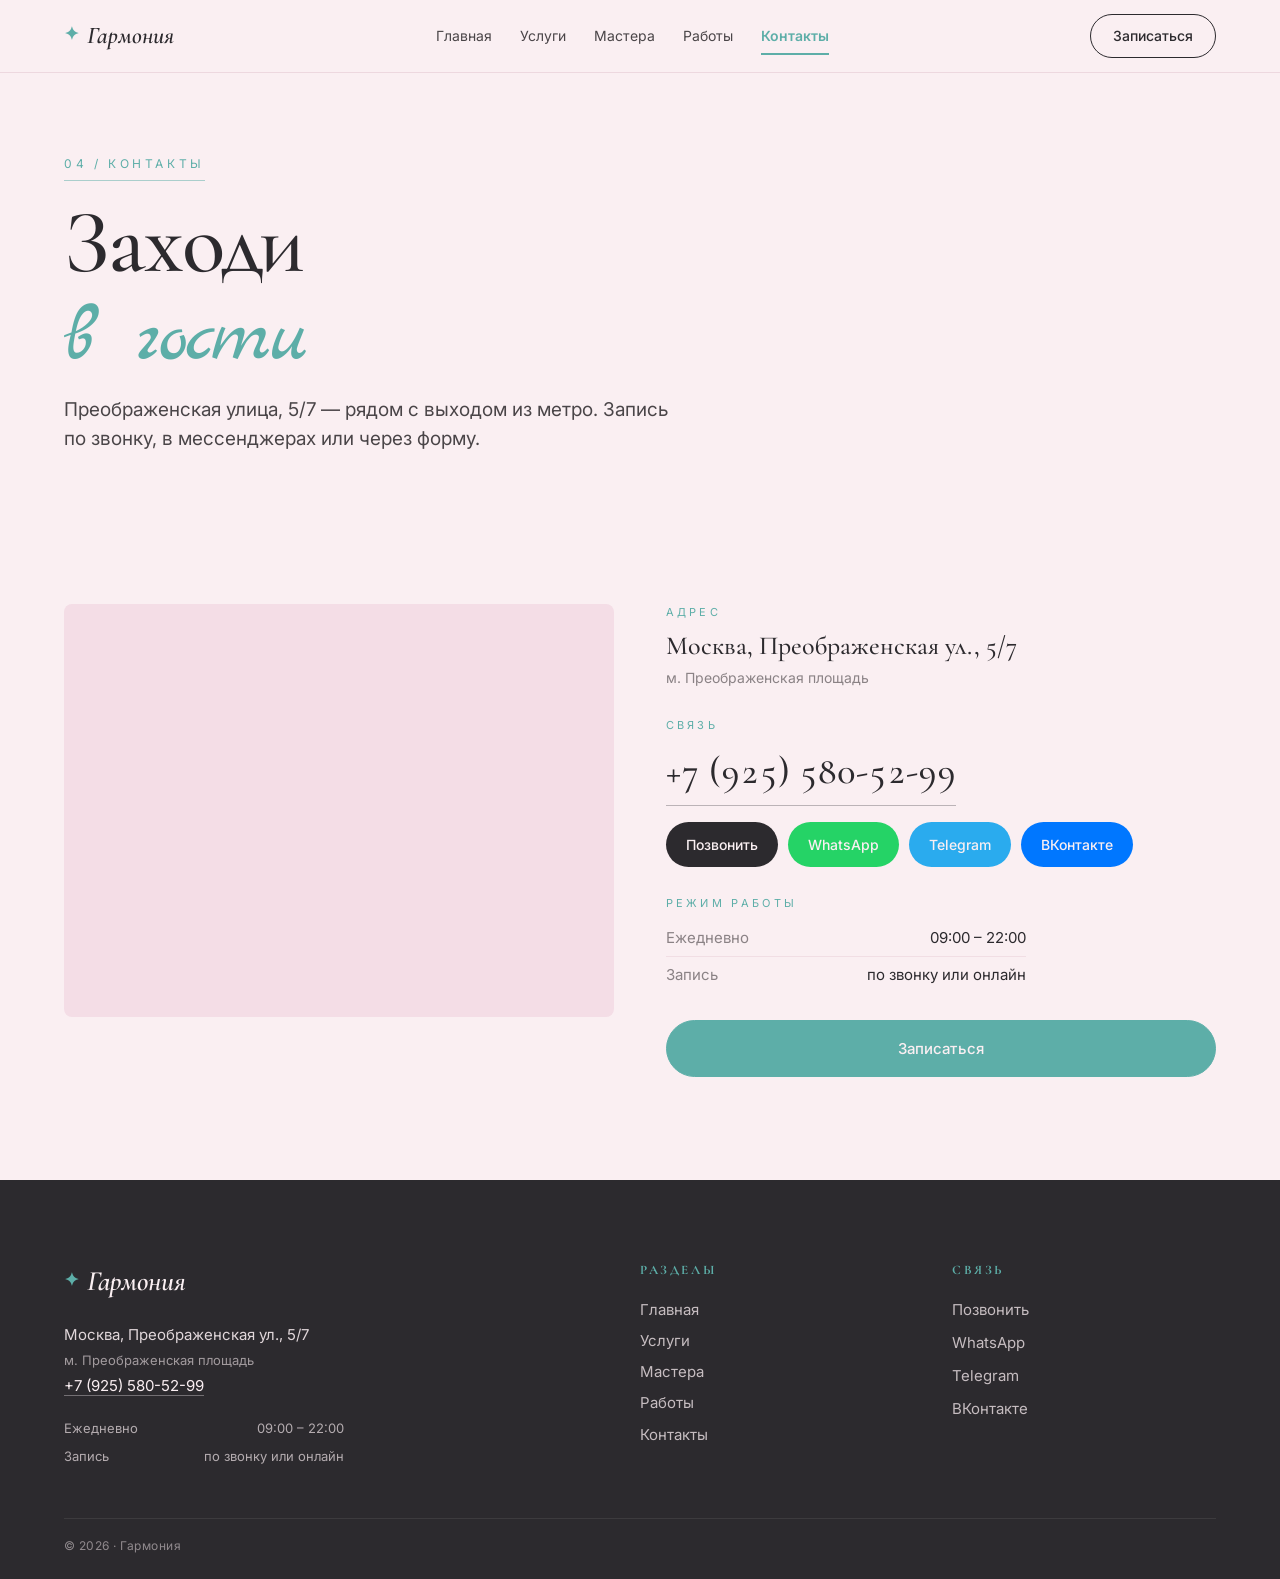
==== contacts.html @ d14ef210 "v2.8: фикс iOS-шапки (solid bg, без backdrop-filter) + карточки светлее - .site-header: солидный pap" ====
<!DOCTYPE html>
<html lang="ru">
<head>
  <meta charset="UTF-8" />
  <meta name="viewport" content="width=device-width, initial-scale=1, viewport-fit=cover" />
  <title>Контакты и как добраться — Гармония</title>
  <meta name="description" content="Адрес, телефон, мессенджеры, режим работы и карта — студия Гармония у м. Преображенская площадь." />
  <meta name="theme-color" content="#FAEFF2" />

  <meta property="og:type" content="website" />
  <meta property="og:title" content="Контакты — Гармония" />
  <meta property="og:description" content="Адрес, телефон, мессенджеры — как с нами связаться." />
  <meta property="og:url" content="https://rumiantsevivan.github.io/harmonia/contacts.html" />

  <link rel="icon" href="data:image/svg+xml,<svg xmlns='http://www.w3.org/2000/svg' viewBox='0 0 100 100'><text y='.9em' font-size='90' x='5' fill='%235DAEA8'>✦</text></svg>" />
  <link rel="preconnect" href="https://fonts.googleapis.com" />
  <link rel="preconnect" href="https://fonts.gstatic.com" crossorigin />
  <link href="https://fonts.googleapis.com/css2?family=Cormorant+Garamond:ital,wght@0,400;0,500;0,600;0,700;1,400;1,500&family=Marck+Script&family=Inter:wght@400;500;600;700&display=swap" rel="stylesheet" />
  <link rel="stylesheet" href="style.css?v=14" />
</head>
<body data-page="contacts">

  <div data-include="header"></div>

  <header class="page-header">
    <div class="page-header__inner">
      <span class="page-header__crumb">04 / Контакты</span>
      <h1 class="page-header__title">Заходи<br /><em>в гости</em></h1>
      <p class="page-header__lede">
        Преображенская улица, 5/7 — рядом с выходом из метро.
        Запись по звонку, в мессенджерах или через форму.
      </p>
    </div>
  </header>

  <section class="home-section home-section--paper">
    <div class="contacts-page">
      <div class="contacts-page__map" id="contactsMap"><!-- iframe --></div>

      <div class="contacts-page__info">
        <div class="contacts-page__block">
          <div class="contacts-page__label">Адрес</div>
          <div class="contacts-page__value" data-bind="address">—</div>
          <div class="contacts-page__sub" data-bind="metro">—</div>
        </div>

        <div class="contacts-page__block">
          <div class="contacts-page__label">Связь</div>
          <a class="contacts-page__phone" data-bind-attr="href:phone_tel">
            <span data-bind="phone">—</span>
          </a>
          <div class="contacts-page__quick" id="contactsQuick" style="margin-top: 16px;"><!-- fill --></div>
        </div>

        <div class="contacts-page__block">
          <div class="contacts-page__label">Режим работы</div>
          <ul class="contacts-page__hours" id="homeHoursList"><!-- fill --></ul>
        </div>

        <div>
          <button class="btn btn--solid btn--block" type="button" data-modal-open="booking">Записаться</button>
        </div>
      </div>
    </div>
  </section>

  <div data-include="footer"></div>
  <div data-include="modal-booking"></div>

  <script src="config.js?v=7"></script>
  <script src="include.js?v=1"></script>
  <script src="page-fills.js?v=5"></script>
  <script src="modal.js?v=3"></script>
  <script src="script.js?v=2"></script>
</body>
</html>
---- style.css ----
/* ============================================================
   ГАРМОНИЯ · Студия красоты — Soft Pink + Teal
   Шрифты: Cormorant Garamond (display, serif) + Marck Script + Inter
   Все настраиваемые значения — в :root и инжектятся из config.js
   ============================================================ */

:root {
  /* Цвета (переопределяются из config.js через JS) */
  --accent: #5DAEA8;
  --accent-dark: #3E8F89;
  --pink: #E68FAA;
  --ink: #2C2A2E;
  --ink-soft: #4A4548;
  --muted: #8A8285;
  --line: #EDD8DF;
  --paper: #FAEFF2;
  --paper-soft: #F4DDE6;
  --paper-dark: #A8607A;
  --paper-dark-soft: #8E4A62;

  /* Типографика — Soft & Feminine */
  --display: "Cormorant Garamond", "Iowan Old Style", "Hoefler Text", "Georgia", "Times New Roman", serif;
  --script: "Marck Script", "Brush Script MT", "Lucida Handwriting", cursive;
  --body: "Inter", -apple-system, BlinkMacSystemFont, "Segoe UI", sans-serif;

  /* Ритм */
  --section-px: clamp(20px, 5vw, 96px);
  --section-py: clamp(64px, 9vw, 140px);
  --max-w: 1320px;
}

* { box-sizing: border-box; }
html { scroll-behavior: smooth; }
body {
  margin: 0;
  font-family: var(--body);
  font-size: 17px;
  line-height: 1.55;
  color: var(--ink);
  /* Тёмный фон под всем сайтом — чтобы iOS safe-area сверху/снизу не была белой */
  background: var(--paper-dark);
  -webkit-font-smoothing: antialiased;
  text-rendering: optimizeLegibility;
}
img { max-width: 100%; display: block; }
a { color: inherit; text-decoration: none; }
button { font: inherit; cursor: pointer; }

/* ===== TOPBAR ===== */
.topbar {
  position: fixed; top: 0; left: 0; right: 0; z-index: 50;
  padding-top: max(14px, env(safe-area-inset-top));
  padding-bottom: 14px;
  padding-left: var(--section-px); padding-right: var(--section-px);
  display: flex; align-items: center; justify-content: space-between;
  /* Прозрачный над hero — фон появляется только при скролле */
  background: transparent;
  border-bottom: 1px solid transparent;
  transition: background .25s, border-color .2s, padding .2s, backdrop-filter .25s;
}
.topbar.is-scrolled {
  background: color-mix(in srgb, var(--paper) 92%, transparent);
  backdrop-filter: blur(12px);
  -webkit-backdrop-filter: blur(12px);
  border-bottom-color: var(--line);
  padding-top: max(10px, env(safe-area-inset-top));
  padding-bottom: 10px;
}
/* Над hero (когда topbar прозрачный) текст белый, чтобы читался на фото */
.topbar:not(.is-scrolled) .topbar__brand,
.topbar:not(.is-scrolled) .topbar__nav a { color: var(--paper); }
.topbar:not(.is-scrolled) .topbar__cta {
  color: var(--paper);
  border-color: color-mix(in srgb, var(--paper) 60%, transparent);
}
.topbar:not(.is-scrolled) .topbar__cta:hover {
  background: var(--paper); color: var(--ink); border-color: var(--paper);
}
.topbar__brand {
  display: inline-flex; align-items: center; gap: 8px;
  font-family: var(--display); font-weight: 600; font-size: 22px;
  letter-spacing: -.01em;
}
.topbar__mark { color: var(--accent); font-size: 18px; transform: translateY(-1px); }
.topbar__nav { display: flex; gap: 28px; font-size: 14px; }
.topbar__nav a {
  position: relative; padding: 6px 0;
  color: var(--ink-soft); transition: color .15s;
}
.topbar__nav a:hover { color: var(--accent); }
.topbar__cta {
  padding: 10px 18px;
  border: 1px solid var(--ink);
  border-radius: 999px;
  font-size: 14px; font-weight: 500;
  transition: background .15s, color .15s;
}
.topbar__cta:hover { background: var(--ink); color: var(--paper); }

@media (max-width: 820px) {
  .topbar { padding: 10px 16px; }
  .topbar__nav { display: none; }
  .topbar__brand { font-size: 18px; }
  .topbar__cta { padding: 8px 14px; font-size: 13px; }
}

/* ===== HERO ===== */
.hero {
  position: relative; min-height: 100vh;
  display: flex; align-items: flex-end;
  padding: 120px var(--section-px) clamp(60px, 8vw, 100px);
  color: var(--paper); overflow: hidden;
}
.hero__media {
  position: absolute; inset: 0;
  background-size: cover; background-position: center;
  transform: scale(1.05);
  animation: heroZoom 18s ease-out forwards;
}
@keyframes heroZoom { to { transform: scale(1); } }
.hero__veil {
  position: absolute; inset: 0;
  background: linear-gradient(
    180deg,
    rgba(15,15,15,.62) 0%,
    rgba(15,15,15,.42) 35%,
    rgba(15,15,15,.95) 100%
  );
}
.hero__inner {
  position: relative;
  max-width: 880px;
  width: 100%;
}
.hero__est {
  display: inline-block;
  font-size: 12px; letter-spacing: .3em; text-transform: uppercase;
  color: var(--accent);
  padding-bottom: 8px;
  border-bottom: 1px solid color-mix(in srgb, var(--accent) 60%, transparent);
  margin-bottom: 24px;
  animation: fadeUp .8s .1s both;
}
.hero__title {
  font-family: var(--display);
  font-weight: 500;
  font-size: clamp(56px, 11vw, 168px);
  line-height: .92;
  letter-spacing: -.035em;
  margin: 0 0 18px;
  animation: fadeUp .9s .25s both;
}
.hero__title-name { font-style: italic; }
.hero__tagline {
  font-family: var(--display);
  font-size: clamp(22px, 2.4vw, 32px);
  font-weight: 400;
  font-style: italic;
  margin: 0 0 28px;
  line-height: 1.25;
  max-width: 660px;
  color: color-mix(in srgb, var(--paper) 90%, transparent);
  animation: fadeUp .9s .4s both;
}
.hero__trust {
  display: flex; flex-wrap: wrap; align-items: center;
  gap: 14px;
  margin: 0 0 28px;
  font-size: 13px;
  letter-spacing: .04em;
  color: color-mix(in srgb, var(--paper) 80%, transparent);
  animation: fadeUp .9s .5s both;
}
.hero__trust:empty { display: none; }
.hero__trust-rating {
  display: inline-flex; align-items: center; gap: 7px;
  color: var(--paper);
}
.hero__trust-star { color: #F5C76E; font-size: 15px; line-height: 1; }
.hero__trust-rating strong {
  font-family: var(--display); font-weight: 500;
  font-size: 16px; letter-spacing: -.01em;
}
.hero__trust-sep {
  color: color-mix(in srgb, var(--accent) 75%, var(--paper));
  font-size: 14px;
  opacity: .8;
  user-select: none;
}
.hero__trust-award {
  display: inline-flex; align-items: center; gap: 6px;
  font-style: italic;
  color: color-mix(in srgb, var(--accent) 80%, var(--paper));
}
.hero__trust-award::before {
  content: "✦";
  color: var(--accent);
  font-size: 10px;
  font-style: normal;
}
.hero__offer {
  font-size: 16px;
  max-width: 540px;
  margin: 0 0 36px;
  white-space: pre-line;
  color: color-mix(in srgb, var(--paper) 78%, transparent);
  animation: fadeUp .9s .55s both;
}
.hero__cta-row {
  display: flex; flex-wrap: wrap; gap: 14px;
  margin-bottom: 32px;
  animation: fadeUp .9s .7s both;
}
.hero__address {
  font-size: 13px;
  letter-spacing: .05em;
  text-transform: uppercase;
  color: color-mix(in srgb, var(--paper) 75%, transparent);
  animation: fadeUp .9s .85s both;
}
.hero__address .dot { margin: 0 10px; opacity: .5; }
.hero__scroll {
  position: absolute;
  left: 50%; bottom: clamp(20px, 4vw, 36px);
  transform: translateX(-50%);
  font-size: 11px; letter-spacing: .25em; text-transform: uppercase;
  color: color-mix(in srgb, var(--paper) 60%, transparent);
  animation: scrollFadeUp 1s 1s both, scrollBounce 2.6s 2s ease-in-out infinite;
  pointer-events: none;
}
@keyframes scrollFadeUp { from { opacity: 0; transform: translate(-50%, 24px); } to { opacity: 1; transform: translate(-50%, 0); } }
@keyframes scrollBounce { 0%, 100% { transform: translate(-50%, 0); } 50% { transform: translate(-50%, 8px); } }
@keyframes fadeUp { from { opacity: 0; transform: translateY(24px); } to { opacity: 1; transform: none; } }
@keyframes bounce { 0%, 100% { transform: translateY(0); } 50% { transform: translateY(8px); } }

@media (max-width: 600px) {
  .hero { min-height: 94vh; padding-bottom: 80px; }
  .hero__scroll { display: none; }
  .hero__address { font-size: 12px; }
  .hero__cta-row { width: 100%; }
}

/* ===== BUTTONS ===== */
.btn {
  display: inline-flex; align-items: center; gap: 10px;
  padding: 16px 26px;
  border-radius: 999px;
  font-size: 15px; font-weight: 500;
  letter-spacing: .01em;
  transition: transform .15s, background .15s, color .15s, border-color .15s;
}
.btn:active { transform: translateY(1px); }
.btn--solid {
  background: var(--accent); color: var(--paper);
  border: 1px solid var(--accent);
}
.btn--solid:hover { background: var(--accent-dark); border-color: var(--accent-dark); }
.btn--solid .btn__phone {
  font-family: var(--display); font-weight: 500; font-size: 16px;
  opacity: .85;
}
.btn--ghost {
  background: transparent; color: var(--paper);
  border: 1px solid color-mix(in srgb, var(--paper) 50%, transparent);
}
.btn--ghost:hover {
  border-color: var(--paper);
  background: color-mix(in srgb, var(--paper) 10%, transparent);
}
.btn--ghost-dark {
  background: transparent; color: var(--ink);
  border: 1px solid var(--ink);
}
.btn--ghost-dark:hover { background: var(--ink); color: var(--paper); }
.btn--with-arrow .btn__arrow { transition: transform .25s cubic-bezier(.5,.05,.2,1); }
.btn--with-arrow:hover .btn__arrow { transform: translateX(4px); }
.btn--with-icon { padding: 14px 22px; }
.btn--book {
  padding: 20px 32px;
  font-size: 16px;
  width: 100%;
  justify-content: center;
}
.btn--book .btn__spinner { display: none; animation: spin 1s linear infinite; }
.btn--book.is-loading { pointer-events: none; opacity: .85; }
.btn--book.is-loading .btn__label,
.btn--book.is-loading .btn__arrow { display: none; }
.btn--book.is-loading .btn__spinner { display: inline-block; }
@keyframes spin { to { transform: rotate(360deg); } }

/* ===== SECTIONS ===== */
.section {
  padding: var(--section-py) var(--section-px);
  position: relative;
}
.section--paper { background: var(--paper); color: var(--ink); }
.section--dark { background: var(--paper-dark); color: var(--paper); }
.section__head { max-width: var(--max-w); margin: 0 auto clamp(40px, 5vw, 72px); }
.section__head--inverse { color: var(--paper); }
.eyebrow {
  display: inline-block;
  font-size: 12px; letter-spacing: .3em; text-transform: uppercase;
  color: var(--accent); margin-bottom: 20px;
  padding-bottom: 4px;
  border-bottom: 1px solid color-mix(in srgb, var(--accent) 50%, transparent);
}
.eyebrow--inverse { color: var(--accent); border-bottom-color: color-mix(in srgb, var(--accent) 60%, transparent); }
.section__title {
  font-family: var(--display);
  font-weight: 500;
  font-size: clamp(42px, 6.4vw, 96px);
  line-height: .98;
  letter-spacing: -.025em;
  margin: 0 0 18px;
  max-width: 900px;
}
.section__title em { font-style: italic; color: var(--accent); font-weight: 400; }
.section__title--inverse em { color: var(--accent); }
.section__lede {
  font-size: 18px;
  max-width: 540px;
  color: var(--muted);
  margin: 0;
}

/* ===== SERVICES ===== */
.services {
  list-style: none; padding: 0; margin: 0 auto;
  max-width: var(--max-w);
  border-top: 1px solid var(--line);
}
.services__item {
  display: grid;
  grid-template-columns: 60px 1fr auto auto;
  gap: 24px;
  align-items: baseline;
  padding: 28px 0;
  border-bottom: 1px solid var(--line);
  transition: padding .25s, background .25s;
}
.services__item:hover { padding-left: 12px; padding-right: 12px; background: var(--paper-soft); }
.services__num {
  font-family: var(--display);
  font-style: italic;
  font-size: 18px;
  color: var(--accent);
}
.services__title {
  font-family: var(--display);
  font-size: clamp(22px, 2.3vw, 30px);
  font-weight: 500;
  letter-spacing: -.01em;
  line-height: 1.15;
}
.services__note {
  font-size: 13px;
  color: var(--muted);
  letter-spacing: .02em;
  text-align: right;
}
.services__price {
  font-family: var(--display);
  font-size: clamp(20px, 2.2vw, 28px);
  font-weight: 500;
  color: var(--ink);
  white-space: nowrap;
  min-width: 130px;
  text-align: right;
}

@media (max-width: 700px) {
  .services__item {
    grid-template-columns: 32px 1fr;
    gap: 12px;
    padding: 22px 0;
  }
  .services__item:hover { padding-left: 0; padding-right: 0; background: transparent; }
  .services__title { font-size: 19px; grid-column: 2; }
  .services__num { font-size: 14px; align-self: start; padding-top: 4px; }
  .services__price { grid-column: 2; text-align: left; font-size: 18px; min-width: 0; margin-top: 4px; }
  .services__note { grid-column: 2; text-align: left; }
}

/* ===== GALLERY ===== */
.gallery {
  max-width: var(--max-w); margin: 0 auto;
  display: grid;
  grid-template-columns: repeat(12, 1fr);
  gap: 12px;
  align-items: start;
}
.gallery__item {
  position: relative;
  overflow: hidden;
  border-radius: 4px;
  background: var(--paper-dark-soft);
  aspect-ratio: 4 / 5;
}
/* Асимметричный паттерн для первых 6: */
.gallery__item:nth-child(1) { grid-column: span 5; grid-row: span 2; aspect-ratio: 5 / 7; }
.gallery__item:nth-child(2) { grid-column: span 4; aspect-ratio: 1 / 1; }
.gallery__item:nth-child(3) { grid-column: span 3; aspect-ratio: 3 / 4; }
.gallery__item:nth-child(4) { grid-column: span 3; aspect-ratio: 3 / 4; margin-top: 32px; }
.gallery__item:nth-child(5) { grid-column: span 4; aspect-ratio: 4 / 3; }
.gallery__item:nth-child(6) { grid-column: span 5; aspect-ratio: 5 / 4; }
.gallery__item:nth-child(n+7) { grid-column: span 4; }
.gallery__img {
  width: 100%; height: 100%;
  object-fit: cover;
  transition: transform .8s cubic-bezier(.16,.84,.44,1);
  filter: saturate(.92);
}
.gallery__item:hover .gallery__img { transform: scale(1.04); }
@media (max-width: 820px) {
  .gallery { grid-template-columns: repeat(2, 1fr); gap: 10px; }
  .gallery__item,
  .gallery__item:nth-child(n+7) { grid-column: span 1; grid-row: auto; margin-top: 0; aspect-ratio: 4 / 5; }
  /* Намеренный «масонри-ритм» — разные пропорции и небольшие сдвиги, чтобы плитка не была линейкой */
  .gallery__item:nth-child(1) { grid-column: 1 / -1; aspect-ratio: 5 / 4; }
  .gallery__item:nth-child(2) { aspect-ratio: 3 / 4; }
  .gallery__item:nth-child(3) { aspect-ratio: 1 / 1; margin-top: 24px; }
  .gallery__item:nth-child(4) { aspect-ratio: 5 / 6; }
  .gallery__item:nth-child(5) { aspect-ratio: 4 / 5; margin-top: 18px; }
  .gallery__item:nth-child(6) { aspect-ratio: 3 / 4; }
}

/* ===== REVIEWS ===== */
.reviews {
  max-width: var(--max-w); margin: 0 auto;
  display: grid;
  grid-template-columns: repeat(3, 1fr);
  gap: clamp(20px, 3vw, 48px);
}
.review {
  position: relative;
  padding: 24px 28px 28px;
  background: var(--paper-soft);
  border-radius: 4px;
  display: flex;
  flex-direction: column;
}
.review__mark {
  font-family: var(--display);
  font-style: normal;
  font-weight: 700;
  font-size: 64px;
  color: var(--accent);
  line-height: 1.1;
  display: block;
  margin: 0 0 4px;
  opacity: .9;
}
.review__text {
  font-family: var(--display);
  font-size: 18px;
  font-weight: 400;
  line-height: 1.45;
  color: var(--ink);
  margin: 0 0 24px;
}
.review__author {
  font-size: 14px;
  font-weight: 500;
  letter-spacing: .02em;
}
.review__source {
  font-size: 12px;
  letter-spacing: .15em;
  text-transform: uppercase;
  color: var(--muted);
  margin-top: 4px;
}
@media (max-width: 820px) { .reviews { grid-template-columns: 1fr; } }

/* ===== MASTERS ===== */
.masters {
  max-width: 1080px;            /* чуть уже — чтобы 2 колонки выглядели плотнее */
  margin: 0 auto;
  display: grid;
  grid-template-columns: repeat(2, 1fr);
  gap: clamp(28px, 4vw, 64px);
}
.master__photo-wrap {
  aspect-ratio: 3 / 4;
  overflow: hidden;
  margin-bottom: 18px;
  background: var(--paper-soft);
  border-radius: 4px;
}
.master__photo {
  width: 100%; height: 100%; object-fit: cover;
  filter: grayscale(.15) saturate(.95);
  transition: transform .8s cubic-bezier(.16,.84,.44,1), filter .4s;
}
.master:hover .master__photo { transform: scale(1.03); filter: grayscale(0) saturate(1); }
.master__name {
  font-family: var(--display);
  font-size: 24px; font-weight: 500;
  letter-spacing: -.01em;
  margin: 0 0 4px;
}
.master__role {
  font-size: 13px;
  letter-spacing: .12em;
  text-transform: uppercase;
  color: var(--muted);
}
@media (max-width: 480px) { .masters { grid-template-columns: 1fr; } }

/* ===== CONTACTS ===== */
.section--contacts { padding: 0; }
.contacts {
  display: grid;
  grid-template-columns: 1fr 1fr;
  min-height: 640px;
}
.contacts__col--info {
  padding: var(--section-py) var(--section-px);
}
.contacts__col--map {
  background: var(--paper-dark-soft);
  position: relative;
  min-height: 480px;
}
.contacts__block { margin-top: 28px; }
.contacts__label {
  font-size: 11px; letter-spacing: .3em; text-transform: uppercase;
  color: var(--accent); margin-bottom: 8px;
}
.contacts__value {
  font-family: var(--display);
  font-size: 22px; font-weight: 500;
  line-height: 1.3;
  color: var(--paper);
}
.contacts__sub { font-size: 14px; color: color-mix(in srgb, var(--paper) 65%, transparent); margin-top: 4px; }
.contacts__phone {
  display: inline-block;
  font-family: var(--display);
  font-size: clamp(28px, 3vw, 40px);
  font-weight: 500;
  color: var(--paper);
  letter-spacing: -.01em;
  border-bottom: 1px solid color-mix(in srgb, var(--paper) 40%, transparent);
  padding-bottom: 4px;
  transition: color .15s, border-color .15s;
}
.contacts__phone:hover { color: color-mix(in srgb, var(--paper) 80%, transparent); border-color: color-mix(in srgb, var(--paper) 70%, transparent); }
.contacts__socials { display: flex; gap: 16px; margin-top: 20px; }
.contacts__socials a {
  font-size: 13px;
  letter-spacing: .12em;
  text-transform: uppercase;
  color: color-mix(in srgb, var(--paper) 80%, transparent);
  padding: 8px 14px;
  border: 1px solid color-mix(in srgb, var(--paper) 30%, transparent);
  border-radius: 999px;
  transition: border-color .15s, color .15s;
}
.contacts__socials a:hover { color: var(--paper); border-color: var(--paper); }
.hours { list-style: none; padding: 0; margin: 0; }
.hours li {
  display: flex; justify-content: space-between;
  padding: 6px 0;
  font-size: 16px;
  color: color-mix(in srgb, var(--paper) 88%, transparent);
  border-bottom: 1px solid color-mix(in srgb, var(--paper) 12%, transparent);
  max-width: 360px;
}
.hours li:last-child { border-bottom: none; }
.hours span:first-child { color: color-mix(in srgb, var(--paper) 60%, transparent); }

.map { width: 100%; height: 100%; min-height: 480px; }
.map iframe { width: 100%; height: 100%; border: 0; display: block; }

@media (max-width: 900px) {
  .contacts { grid-template-columns: 1fr; }
  .contacts__col--map { min-height: 340px; order: 2; }
  .map { min-height: 340px; }
}

/* ===== FOOTER ===== */
.footer {
  padding: 36px var(--section-px);
  background: var(--paper-dark);
  color: color-mix(in srgb, var(--paper) 60%, transparent);
  display: flex; flex-wrap: wrap; align-items: center; justify-content: space-between;
  gap: 16px;
  font-size: 13px;
  border-top: 1px solid color-mix(in srgb, var(--paper) 8%, transparent);
}
.footer__brand {
  font-family: var(--display);
  font-size: 18px; font-weight: 500;
  color: var(--paper);
  display: inline-flex; gap: 8px;
}
.footer__mark { color: var(--accent); }
.footer__est { letter-spacing: .12em; text-transform: uppercase; font-size: 11px; }
.footer__signature { font-size: 12px; opacity: .7; }

/* ============================================================
   ===== SECTION: BOOKING (форма записи) ======================
   ============================================================ */
.section--booking { background: var(--paper); position: relative; }
.section--booking::before {
  /* Тонкая декоративная линия сверху, отделяющая от мастеров */
  content: "";
  display: block;
  height: 1px;
  width: clamp(80px, 12vw, 160px);
  background: var(--accent);
  position: absolute;
  top: clamp(40px, 6vw, 80px);
  left: var(--section-px);
  opacity: .7;
}

.booking {
  max-width: var(--max-w);
  margin: 0 auto;
  display: grid;
  grid-template-columns: 1fr 1.15fr;
  gap: clamp(40px, 6vw, 96px);
  align-items: start;
  position: relative;
}

.booking__head { padding-top: clamp(8px, 1vw, 16px); }
.booking__head .eyebrow { margin-bottom: 20px; }
.booking__head .section__title { margin-bottom: 22px; }
.booking__head .section__lede { margin-bottom: 28px; }

.booking__points {
  list-style: none; padding: 0; margin: 0;
  display: flex; flex-direction: column;
  gap: 14px;
}
.booking__points li {
  display: flex; align-items: baseline;
  gap: 14px;
  font-size: 16px;
  color: var(--ink-soft);
  line-height: 1.4;
}
.booking__bullet {
  color: var(--accent);
  font-size: 11px;
  transform: translateY(-2px);
}

/* ===== Карточка формы ===== */
.booking__form {
  background: var(--paper-soft);
  border: 1px solid var(--line);
  border-radius: 6px;
  padding: clamp(28px, 3.4vw, 48px);
  display: flex; flex-direction: column;
  gap: 22px;
  position: relative;
  box-shadow: 0 1px 0 rgba(0,0,0,.02), 0 20px 40px -30px rgba(15,15,15,.25);
}
.booking__form[hidden], .booking__success[hidden] { display: none !important; }
/* декоративный «угол» в верхнем правом — едва заметный editorial-штрих */
.booking__form::before {
  content: "";
  position: absolute;
  top: -1px; right: -1px;
  width: 28px; height: 28px;
  border-top: 2px solid var(--accent);
  border-right: 2px solid var(--accent);
  border-top-right-radius: 6px;
  pointer-events: none;
}

/* ===== Поля ===== */
.field { display: flex; flex-direction: column; gap: 8px; }
.field__label {
  font-size: 11px;
  letter-spacing: .22em;
  text-transform: uppercase;
  color: var(--muted);
  font-weight: 500;
}
.field__opt {
  text-transform: none;
  letter-spacing: 0;
  font-style: italic;
  color: var(--muted);
  font-size: 12px;
  margin-left: 2px;
}
.field__input {
  font: inherit;
  font-family: var(--body);
  font-size: 16px;
  line-height: 1.4;
  color: var(--ink);
  background: var(--paper);
  border: 1px solid var(--line);
  border-radius: 4px;
  padding: 14px 16px;
  width: 100%;
  min-height: 52px;
  box-sizing: border-box;
  outline: none;
  transition: border-color .15s, background .15s, box-shadow .15s;
  -webkit-appearance: none;
  appearance: none;
}
/* Фикс iOS Safari: пустой <input type="time"> схлопывается по высоте,
   из-за чего «Дата» и «Время» оказывались разными. Жёстко уравниваем. */
input[type="time"].field__input,
input[type="date"].field__input {
  height: 52px;
  line-height: 22px;
}
.field__input::placeholder { color: color-mix(in srgb, var(--muted) 80%, transparent); }
.field__input:hover { border-color: color-mix(in srgb, var(--accent) 50%, var(--line)); }
.field__input:focus {
  border-color: var(--accent);
  background: var(--paper);
  box-shadow: 0 0 0 3px color-mix(in srgb, var(--accent) 18%, transparent);
}
.field--invalid .field__input { border-color: #B84A4A; background: #FBF3F3; }
.field--invalid .field__input:focus { box-shadow: 0 0 0 3px rgba(184,74,74,.15); }
.field__error {
  font-size: 12px;
  color: #B84A4A;
  letter-spacing: .01em;
  min-height: 0;
  opacity: 0;
  transition: opacity .15s;
}
.field--invalid .field__error { opacity: 1; }

/* select wrapper с кастомной стрелкой */
.field__select-wrap { position: relative; }
.field__select {
  padding-right: 42px;
  cursor: pointer;
  background: var(--paper);
}
.field__select-caret {
  position: absolute;
  right: 16px; top: 50%;
  transform: translateY(-50%);
  pointer-events: none;
  color: var(--muted);
}

/* Дата/время — две колонки */
.field-row {
  display: grid;
  grid-template-columns: 1fr 1fr;
  gap: 14px;
}
/* native date/time picker — иконка контрастнее */
input[type="date"]::-webkit-calendar-picker-indicator,
input[type="time"]::-webkit-calendar-picker-indicator {
  opacity: .55;
  cursor: pointer;
  filter: invert(28%) sepia(8%) saturate(280%) hue-rotate(2deg);
}
input[type="date"]:hover::-webkit-calendar-picker-indicator,
input[type="time"]:hover::-webkit-calendar-picker-indicator { opacity: 1; }

/* CTA подача — pulse-эффект, привлекает внимание без агрессии.
   Запас по вертикали (margin) — чтобы свечение не упиралось в края формы. */
.btn--book {
  margin-top: 14px;
  margin-bottom: 10px;
  position: relative;
}
.btn--book::after {
  content: "";
  position: absolute;
  inset: 0;
  border-radius: 999px;
  border: 2px solid var(--accent);
  opacity: 0;
  animation: btnPulse 3.2s ease-out 1s infinite;
  pointer-events: none;
}
@keyframes btnPulse {
  0%   { opacity: .55; transform: scale(1); }
  70%  { opacity: 0;   transform: scale(1.05); }
  100% { opacity: 0;   transform: scale(1.05); }
}
.btn--book.is-loading::after,
.btn--book:hover::after { display: none; }

.booking__legal {
  font-size: 12px;
  color: var(--muted);
  margin: 0;
  text-align: center;
  line-height: 1.5;
}

/* ===== Success state ===== */
.booking__success {
  background: var(--paper-soft);
  border: 1px solid var(--line);
  border-radius: 6px;
  padding: clamp(48px, 6vw, 84px) clamp(28px, 4vw, 56px);
  text-align: center;
  position: relative;
  animation: successIn .6s cubic-bezier(.16,.84,.44,1);
}
.booking__success::before {
  content: "";
  position: absolute;
  top: -1px; right: -1px;
  width: 40px; height: 40px;
  border-top: 2px solid var(--accent);
  border-right: 2px solid var(--accent);
  border-top-right-radius: 6px;
}
@keyframes successIn { from { opacity: 0; transform: translateY(8px); } to { opacity: 1; transform: none; } }
.booking__success-mark {
  display: inline-block;
  font-size: 32px;
  color: var(--accent);
  margin-bottom: 18px;
  animation: markIn .8s .2s both cubic-bezier(.16,.84,.44,1);
}
@keyframes markIn { from { opacity: 0; transform: scale(.5) rotate(-12deg); } to { opacity: 1; transform: none; } }
.booking__success-title {
  font-family: var(--display);
  font-weight: 500;
  font-size: clamp(36px, 5vw, 64px);
  line-height: 1;
  letter-spacing: -.025em;
  margin: 0 0 16px;
  color: var(--ink);
}
.booking__success-title em { font-style: italic; color: var(--accent); font-weight: 400; }
.booking__success-lede {
  font-size: 17px;
  color: var(--ink-soft);
  max-width: 460px;
  margin: 0 auto 32px;
  line-height: 1.55;
}
.booking__success-actions {
  display: flex; flex-direction: column;
  align-items: center; gap: 14px;
}
.booking__again {
  background: none; border: 0;
  color: var(--muted);
  font-size: 13px;
  font-style: italic;
  text-decoration: underline;
  text-underline-offset: 3px;
  text-decoration-thickness: 1px;
  cursor: pointer;
  padding: 4px 8px;
}
.booking__again:hover { color: var(--ink); }

/* ===== Mobile layout ===== */
@media (max-width: 900px) {
  .booking { grid-template-columns: 1fr; gap: 36px; }
  .booking__head .section__title { font-size: clamp(40px, 9vw, 64px); }
  .field-row { grid-template-columns: 1fr 1fr; gap: 10px; }
  .booking__form { padding: 24px; }
  .field__input { font-size: 16px; padding: 13px 14px; } /* 16px чтобы iOS не зумил */
}
@media (max-width: 420px) {
  .field-row { grid-template-columns: 1fr; }
}

/* ===== FAB (плавающая кнопка записи) ===== */
.fab {
  position: fixed; right: 16px;
  /* Подняли выше safe-area iOS, чтобы тень не упиралась в URL-бар Safari */
  bottom: max(20px, calc(env(safe-area-inset-bottom) + 16px));
  z-index: 60;
  display: none;
  align-items: center; gap: 10px;
  padding: 14px 18px;
  background: var(--accent);
  color: var(--paper);
  border-radius: 999px;
  /* Чуть сократил тень — менее размашистая, не «обрезается» о край экрана */
  box-shadow: 0 8px 20px rgba(184, 131, 90, .35), 0 2px 6px rgba(0,0,0,.15);
  font-family: var(--display);
  font-weight: 500;
  font-size: 15px;
  transition: transform .15s, background .15s;
}
.fab:active { transform: scale(.97); background: var(--accent-dark); }
@media (max-width: 900px) {
  .fab { display: inline-flex; }
}

/* ===== SERVICES — TABBED (по категориям) ===== */
.services-root--tabs {
  max-width: var(--max-w);
  margin: 0 auto;
}
.srv-nav {
  display: flex;
  flex-wrap: wrap;
  gap: 8px;
  margin-bottom: 36px;
  border-bottom: 1px solid var(--line);
  padding-bottom: 4px;
}
.srv-tab {
  appearance: none;
  border: 0;
  background: transparent;
  padding: 14px 22px;
  cursor: pointer;
  display: flex;
  flex-direction: column;
  align-items: flex-start;
  gap: 2px;
  color: var(--muted);
  border-bottom: 2px solid transparent;
  margin-bottom: -1px;
  transition: color .2s, border-color .2s;
  text-align: left;
}
.srv-tab:hover { color: var(--ink); }
.srv-tab.is-active {
  color: var(--accent);
  border-bottom-color: var(--accent);
}
.srv-tab__name {
  font-family: var(--display);
  font-size: clamp(18px, 2vw, 22px);
  font-weight: 500;
  letter-spacing: -.01em;
  line-height: 1;
}
.srv-tab__sub {
  font-size: 11px;
  letter-spacing: .15em;
  text-transform: uppercase;
  color: var(--muted);
}
.srv-panel { display: none; }
.srv-panel.is-active { display: block; animation: fadeUp .35s ease-out; }
.srv-groups {
  display: grid;
  grid-template-columns: repeat(2, minmax(0, 1fr));
  column-gap: 56px;
  row-gap: 36px;
}
.srv-group { break-inside: avoid; }
.srv-group__title {
  font-family: var(--display);
  font-size: clamp(20px, 2.1vw, 26px);
  font-weight: 500;
  letter-spacing: -.01em;
  color: var(--ink);
  margin: 0 0 14px;
  padding-bottom: 10px;
  border-bottom: 1px solid var(--line);
}
.srv-list { list-style: none; margin: 0; padding: 0; }
.srv-row {
  display: grid;
  grid-template-columns: 1fr auto auto;
  align-items: baseline;
  gap: 10px;
  padding: 12px 0;
  border-bottom: 1px solid color-mix(in srgb, var(--line) 60%, transparent);
}
.srv-row:last-child { border-bottom: 0; }
.srv-row__title { font-size: 15px; line-height: 1.4; color: var(--ink); }
.srv-row__note {
  display: block;
  font-size: 12px;
  color: var(--muted);
  letter-spacing: .02em;
  margin-top: 2px;
}
.srv-row__dots {
  border-bottom: 1px dotted color-mix(in srgb, var(--ink) 30%, transparent);
  height: 1px;
  align-self: end;
  margin-bottom: 6px;
  min-width: 16px;
}
.srv-row__price {
  font-family: var(--display);
  font-size: 16px;
  font-weight: 500;
  color: var(--accent);
  white-space: nowrap;
  text-align: right;
}
@media (max-width: 820px) {
  .srv-groups { grid-template-columns: 1fr; column-gap: 0; row-gap: 28px; }
  .srv-nav {
    flex-wrap: nowrap;
    overflow-x: auto;
    -webkit-overflow-scrolling: touch;
    scrollbar-width: thin;
  }
  .srv-tab { padding: 12px 16px; flex-shrink: 0; }
  .srv-tab__name { font-size: 16px; }
  .srv-tab__sub { font-size: 10px; }
  .srv-row { grid-template-columns: 1fr auto; }
  .srv-row__dots { display: none; }
}


/* ============================================================
   MULTI-PAGE SHELL (v2) — header / footer / modal / lightbox
   ============================================================ */

/* ===== SITE HEADER =====
   ВНИМАНИЕ: фон СОЛИДНЫЙ (без backdrop-filter и без полупрозрачности).
   Иначе на iOS Safari при position:sticky + env(safe-area-inset-top)
   фильтр рендерится только в исходной высоте шапки, safe-area-падинг
   становится отдельной зоной, и контент шапки визуально «обрезается». */
.site-header {
  position: sticky; top: 0; z-index: 100;
  background: var(--paper);
  border-bottom: 1px solid var(--line);
}
.site-header__inner {
  max-width: var(--max-w); margin: 0 auto;
  display: flex; align-items: center; justify-content: space-between; gap: 24px;
  padding: 14px var(--section-px);
}
.site-header__brand {
  display: inline-flex; align-items: center; gap: 8px;
  font-family: var(--display); font-style: italic; font-weight: 600;
  font-size: 24px;
  color: var(--ink);
}
.site-header__mark { color: var(--accent); font-style: normal; font-size: 18px; transform: translateY(-1px); }
.site-header__nav { display: flex; gap: 28px; }
.site-header__nav a {
  position: relative;
  padding: 6px 0;
  font-size: 14px;
  color: var(--ink-soft);
  transition: color .15s;
}
.site-header__nav a:hover { color: var(--accent); }
.site-header__nav a.is-active { color: var(--accent); font-weight: 600; }
.site-header__nav a.is-active::after {
  content: ""; position: absolute; left: 0; right: 0; bottom: -2px;
  height: 2px; background: var(--accent);
}
.site-header__cta {
  padding: 10px 22px;
  border: 1px solid var(--ink); border-radius: 999px;
  background: transparent; color: var(--ink);
  font-size: 14px; font-weight: 500; cursor: pointer;
  transition: background .15s, color .15s;
}
.site-header__cta:hover { background: var(--ink); color: var(--paper); }
.site-header__burger { display: none; }

@media (max-width: 820px) {
  .site-header__inner { gap: 12px; padding: 10px 16px; }
  .site-header__brand { font-size: 18px; }
  .site-header__nav {
    position: fixed; inset: 60px 0 auto 0;
    background: var(--paper); border-bottom: 1px solid var(--line);
    flex-direction: column; gap: 0;
    padding: 8px var(--section-px) 20px;
    transform: translateY(-110%);
    transition: transform .25s;
  }
  .site-header__nav.is-open { transform: translateY(0); }
  .site-header__nav a { padding: 14px 0; border-bottom: 1px solid var(--line); font-size: 16px; }
  .site-header__nav a.is-active::after { display: none; }
  .site-header__burger {
    display: inline-flex; flex-direction: column; justify-content: center; gap: 5px;
    width: 36px; height: 36px;
    background: transparent; border: 0; padding: 0;
    cursor: pointer; order: -1;
  }
  .site-header__burger span {
    display: block; width: 22px; height: 2px; background: var(--ink); border-radius: 2px;
    transition: transform .2s, opacity .2s;
  }
  .site-header__burger[aria-expanded="true"] span:nth-child(1) { transform: translateY(7px) rotate(45deg); }
  .site-header__burger[aria-expanded="true"] span:nth-child(2) { opacity: 0; }
  .site-header__burger[aria-expanded="true"] span:nth-child(3) { transform: translateY(-7px) rotate(-45deg); }
  .site-header__cta { padding: 8px 14px; font-size: 13px; }
}

/* ===== SITE FOOTER ===== */
.site-footer {
  background: var(--ink); color: color-mix(in srgb, var(--paper) 88%, transparent);
  padding: clamp(48px, 8vw, 80px) var(--section-px) 24px;
}
.site-footer__inner {
  max-width: var(--max-w); margin: 0 auto;
  display: grid; grid-template-columns: 2fr 1fr 1fr; gap: 48px;
}
.site-footer__brand {
  display: inline-flex; align-items: center; gap: 8px;
  font-family: var(--display); font-style: italic; font-weight: 600;
  font-size: 28px; color: var(--paper); margin-bottom: 16px;
}
.site-footer__brand .site-footer__mark { color: var(--accent); font-style: normal; font-size: 18px; }
.site-footer__line { margin: 4px 0; font-size: 15px; }
.site-footer__line--muted { opacity: .65; font-size: 13px; }
.site-footer__link { color: var(--paper); border-bottom: 1px solid color-mix(in srgb, var(--paper) 35%, transparent); transition: border-color .15s, color .15s; }
.site-footer__link:hover { border-bottom-color: var(--accent); color: var(--accent); }
.site-footer__hours { list-style: none; padding: 0; margin: 16px 0 0; }
.site-footer__hours li {
  display: flex; justify-content: space-between; gap: 16px;
  font-size: 13px; opacity: .75;
  max-width: 280px; padding: 4px 0;
}
.site-footer__h {
  font-family: var(--display); font-size: 13px;
  letter-spacing: .2em; text-transform: uppercase;
  color: var(--accent); margin: 0 0 18px;
}
.site-footer__nav { display: flex; flex-direction: column; gap: 8px; font-size: 15px; }
.site-footer__nav a { opacity: .85; transition: opacity .15s, color .15s; }
.site-footer__nav a:hover { opacity: 1; color: var(--accent); }
.site-footer__social { list-style: none; padding: 0; margin: 0; display: flex; flex-direction: column; gap: 10px; font-size: 15px; }
.site-footer__social a { opacity: .85; transition: opacity .15s, color .15s; }
.site-footer__social a:hover { opacity: 1; color: var(--accent); }
.site-footer__bottom {
  max-width: var(--max-w); margin: 48px auto 0;
  padding-top: 18px;
  border-top: 1px solid color-mix(in srgb, var(--paper) 15%, transparent);
  font-size: 12px; opacity: .55; letter-spacing: .04em;
}
@media (max-width: 720px) {
  .site-footer__inner { grid-template-columns: 1fr; gap: 32px; }
}

/* ===== MODAL ===== */
.modal {
  position: fixed; inset: 0; z-index: 200;
  display: flex; align-items: center; justify-content: center;
  padding: 16px;
  opacity: 0; pointer-events: none;
  transition: opacity .25s;
}
.modal.is-open { opacity: 1; pointer-events: auto; }
.modal__overlay {
  position: absolute; inset: 0;
  background: rgba(15, 15, 15, .65);
  backdrop-filter: blur(4px);
  -webkit-backdrop-filter: blur(4px);
}
.modal__content {
  position: relative; z-index: 1;
  background: var(--paper);
  width: 100%; max-width: 480px;
  max-height: 92vh; overflow-y: auto;
  border-radius: 8px;
  padding: clamp(24px, 4vw, 40px);
  transform: translateY(20px) scale(.98);
  transition: transform .25s;
}
.modal.is-open .modal__content { transform: translateY(0) scale(1); }
.modal__close {
  position: absolute; top: 12px; right: 14px;
  width: 36px; height: 36px;
  background: transparent; border: 0;
  font-size: 28px; line-height: 1;
  color: var(--ink-soft); cursor: pointer;
  border-radius: 50%;
  transition: background .15s, color .15s;
}
.modal__close:hover { background: var(--paper-soft); color: var(--ink); }
.modal__title {
  font-family: var(--display); font-weight: 500;
  font-size: clamp(28px, 4vw, 40px);
  line-height: 1.05;
  margin: 0 0 8px;
}
.modal__title em { font-family: var(--script); color: var(--accent); font-style: normal; font-size: 1.1em; }
.modal__lede { font-size: 15px; color: var(--ink-soft); margin: 0 0 20px; }
.modal__form .field { margin-bottom: 14px; }
.modal__legal { font-size: 11px; color: var(--muted); margin: 12px 0 0; line-height: 1.4; }

/* Поля формы — общие */
.field { display: block; }
.field__label {
  display: block; font-size: 12px; letter-spacing: .15em; text-transform: uppercase;
  color: var(--muted); margin-bottom: 6px;
}
.field__opt { text-transform: none; letter-spacing: 0; font-size: 12px; }
.field__input {
  width: 100%; box-sizing: border-box;
  padding: 12px 14px;
  background: white;
  border: 1px solid var(--line); border-radius: 4px;
  font-size: 15px; font-family: var(--body); color: var(--ink);
  transition: border-color .15s, box-shadow .15s;
}
.field__input:focus { outline: none; border-color: var(--accent); box-shadow: 0 0 0 3px color-mix(in srgb, var(--accent) 20%, transparent); }
.field__textarea { resize: vertical; min-height: 80px; }
.field__select-wrap { position: relative; }
.field__select { appearance: none; padding-right: 36px; cursor: pointer; }
.field__select-caret { position: absolute; right: 14px; top: 50%; transform: translateY(-50%); pointer-events: none; color: var(--muted); }
.field__error { font-size: 12px; color: #C0392B; margin-top: 4px; min-height: 14px; }
.field--invalid .field__input { border-color: #C0392B; box-shadow: 0 0 0 3px rgba(192,57,43,.12); }

.modal__success { text-align: center; padding: 12px 0; }
.modal__success-mark {
  display: inline-block; font-size: 48px; color: var(--accent);
  margin-bottom: 12px;
  animation: markIn .5s ease-out;
}
@keyframes markIn { from { opacity: 0; transform: scale(.5); } to { opacity: 1; transform: scale(1); } }
.modal__success-title {
  font-family: var(--display); font-weight: 500;
  font-size: clamp(28px, 4vw, 40px); line-height: 1.05;
  margin: 0 0 12px;
}
.modal__success-title em { font-family: var(--script); color: var(--accent); font-style: normal; font-size: .9em; }
.modal__success-lede { font-size: 15px; color: var(--ink-soft); margin: 0 0 24px; }

/* ===== LIGHTBOX ===== */
.lightbox {
  position: fixed; inset: 0; z-index: 300;
  background: rgba(0, 0, 0, .94);
  display: none;
  align-items: center; justify-content: center;
}
.lightbox.is-open { display: flex; }
.lightbox__stage { width: 100%; height: 100%; display: flex; align-items: center; justify-content: center; padding: 56px 56px; }
.lightbox__img { max-width: 100%; max-height: 100%; object-fit: contain; box-shadow: 0 12px 64px rgba(0,0,0,.4); }
.lightbox__close, .lightbox__nav {
  position: absolute; background: transparent; border: 0;
  color: white; cursor: pointer;
  width: 48px; height: 48px;
  display: inline-flex; align-items: center; justify-content: center;
  font-size: 32px; line-height: 1;
  border-radius: 50%;
  transition: background .15s;
}
.lightbox__close:hover, .lightbox__nav:hover { background: rgba(255,255,255,.12); }
.lightbox__close { top: 16px; right: 16px; font-size: 36px; }
.lightbox__prev { left: 12px; top: 50%; transform: translateY(-50%); font-size: 48px; }
.lightbox__next { right: 12px; top: 50%; transform: translateY(-50%); font-size: 48px; }
.lightbox__counter { position: absolute; bottom: 18px; left: 50%; transform: translateX(-50%); color: rgba(255,255,255,.7); font-size: 13px; letter-spacing: .15em; }

/* ===== PAGE HEADER (под-страницы) ===== */
.page-header {
  padding: clamp(48px, 6vw, 80px) var(--section-px) clamp(28px, 4vw, 48px);
  background: var(--paper);
}
.page-header__inner { max-width: var(--max-w); margin: 0 auto; }
.page-header__crumb {
  display: inline-block;
  font-size: 12px; letter-spacing: .3em; text-transform: uppercase;
  color: var(--accent);
  padding-bottom: 6px;
  border-bottom: 1px solid color-mix(in srgb, var(--accent) 50%, transparent);
  margin-bottom: 18px;
}
.page-header__title {
  font-family: var(--display); font-weight: 500;
  font-size: clamp(48px, 7vw, 96px);
  line-height: .98;
  letter-spacing: -.02em;
  margin: 0 0 16px;
}
.page-header__title em { font-family: var(--script); font-style: normal; color: var(--accent); font-size: .9em; }
.page-header__lede {
  font-size: clamp(16px, 1.8vw, 19px);
  color: var(--ink-soft);
  max-width: 620px; margin: 0;
}

/* ===== HOME HERO V2 ===== */
.home-hero {
  position: relative; min-height: 86vh;
  display: flex; align-items: flex-end;
  padding: clamp(120px, 14vw, 180px) var(--section-px) clamp(48px, 8vw, 90px);
  color: var(--paper); overflow: hidden;
}
.home-hero__media {
  position: absolute; inset: 0;
  background-size: cover; background-position: center;
  transform: scale(1.04);
  animation: heroZoom 18s ease-out forwards;
}
.home-hero__veil {
  position: absolute; inset: 0;
  background: linear-gradient(180deg, rgba(15,15,15,.55) 0%, rgba(15,15,15,.35) 40%, rgba(15,15,15,.9) 100%);
}
.home-hero__inner { position: relative; max-width: 880px; width: 100%; }
.home-hero__crumb {
  display: inline-block;
  font-size: 12px; letter-spacing: .3em; text-transform: uppercase;
  color: var(--accent);
  padding-bottom: 6px;
  border-bottom: 1px solid color-mix(in srgb, var(--accent) 60%, transparent);
  margin-bottom: 24px;
  animation: fadeUp .8s .1s both;
}
.home-hero__title {
  font-family: var(--display); font-weight: 500; font-style: italic;
  font-size: clamp(56px, 11vw, 168px);
  line-height: .92; letter-spacing: -.035em;
  margin: 0 0 16px;
  animation: fadeUp .9s .25s both;
}
.home-hero__tagline {
  font-family: var(--display); font-style: italic;
  font-size: clamp(20px, 2.4vw, 30px);
  line-height: 1.25;
  max-width: 620px;
  margin: 0 0 32px;
  color: color-mix(in srgb, var(--paper) 90%, transparent);
  animation: fadeUp .9s .4s both;
}
.home-hero__cta { animation: fadeUp .9s .55s both; }

/* ===== FEATURES ===== */
.features {
  display: grid;
  grid-template-columns: repeat(auto-fit, minmax(220px, 1fr));
  gap: 22px;
  max-width: var(--max-w); margin: 0 auto;
}
.feature {
  padding: clamp(20px, 2.5vw, 32px);
  background: var(--paper-soft);
  border-radius: 6px;
}
.feature__icon {
  display: inline-flex; align-items: center; justify-content: center;
  width: 44px; height: 44px;
  border-radius: 50%;
  background: color-mix(in srgb, var(--accent) 18%, var(--paper));
  color: var(--accent); font-size: 22px;
  margin-bottom: 14px;
}
.feature__title {
  font-family: var(--display); font-size: clamp(22px, 2.4vw, 28px); font-weight: 500;
  margin: 0 0 8px; letter-spacing: -.01em;
}
.feature__lede { font-size: 15px; line-height: 1.5; color: var(--ink-soft); margin: 0; }

/* ===== HOME PREVIEW BLOCKS ===== */
.preview-services {
  display: grid;
  grid-template-columns: repeat(auto-fit, minmax(220px, 1fr));
  gap: 16px;
  max-width: var(--max-w); margin: 0 auto;
}
.preview-service {
  display: flex; flex-direction: column;
  padding: 24px;
  background: var(--paper-soft);
  border-radius: 6px;
  color: var(--ink);
  transition: transform .2s, background .2s, box-shadow .2s;
  min-height: 200px;
}
.preview-service:hover {
  transform: translateY(-3px);
  background: var(--paper);
  box-shadow: 0 14px 32px -16px color-mix(in srgb, var(--ink) 35%, transparent);
}
.preview-service__cat {
  font-size: 11px; letter-spacing: .25em; text-transform: uppercase;
  color: var(--muted); margin-bottom: 14px;
}
.preview-service__price {
  font-family: var(--display); font-size: clamp(28px, 3vw, 36px);
  font-weight: 600; color: var(--accent);
  line-height: 1; margin-bottom: 6px;
}
.preview-service__price-prefix { font-family: var(--body); font-size: 13px; font-weight: 500; color: var(--muted); margin-right: 6px; letter-spacing: 0; }
.preview-service__example { font-size: 13px; color: var(--muted); margin-bottom: auto; padding-bottom: 14px; }
.preview-service__cta { font-size: 12px; letter-spacing: .12em; text-transform: uppercase; color: var(--accent); font-weight: 600; }

.preview-grid-foot {
  display: flex; justify-content: center;
  margin-top: clamp(28px, 4vw, 48px);
}

.preview-masters {
  display: grid;
  grid-template-columns: repeat(auto-fit, minmax(200px, 1fr));
  gap: 16px;
  max-width: var(--max-w); margin: 0 auto;
}
.preview-master {
  display: flex; flex-direction: column; gap: 4px;
  color: var(--ink);
}
.preview-master__photo-wrap { aspect-ratio: 1; overflow: hidden; border-radius: 6px; margin-bottom: 12px; background: var(--paper-soft); }
.preview-master__photo { width: 100%; height: 100%; object-fit: cover; transition: transform .35s; }
.preview-master:hover .preview-master__photo { transform: scale(1.04); }
.preview-master__name { font-family: var(--display); font-size: 22px; font-weight: 500; }
.preview-master__role { font-size: 12px; letter-spacing: .15em; text-transform: uppercase; color: var(--accent); }

.preview-gallery {
  display: grid;
  grid-template-columns: repeat(auto-fit, minmax(180px, 1fr));
  gap: 10px;
  max-width: var(--max-w); margin: 0 auto;
}
.preview-gallery__item {
  display: block; aspect-ratio: 1; overflow: hidden; border-radius: 6px;
  background: var(--paper-soft);
}
.preview-gallery__item img { width: 100%; height: 100%; object-fit: cover; transition: transform .35s; }
.preview-gallery__item:hover img { transform: scale(1.05); }

/* ===== MASTERS GRID ===== */
.masters-grid {
  display: grid;
  grid-template-columns: repeat(auto-fit, minmax(280px, 1fr));
  gap: 28px;
  max-width: var(--max-w); margin: 0 auto;
}
.master-card {
  background: var(--paper-soft);
  border-radius: 8px;
  overflow: hidden;
  display: flex; flex-direction: column;
}
.master-card__photo-wrap { aspect-ratio: 4/5; overflow: hidden; background: var(--paper); }
.master-card__photo { width: 100%; height: 100%; object-fit: cover; }
.master-card__body { padding: 28px; display: flex; flex-direction: column; gap: 12px; }
.master-card__name { font-family: var(--display); font-size: clamp(28px, 3vw, 34px); font-weight: 500; margin: 0; letter-spacing: -.01em; }
.master-card__role { font-size: 12px; letter-spacing: .18em; text-transform: uppercase; color: var(--accent); }
.master-card__bio { font-size: 15px; line-height: 1.5; color: var(--ink-soft); margin: 0; }
.master-card__body .btn { align-self: flex-start; margin-top: 8px; }

/* ===== SERVICES TABLES ===== */
.services-tables { max-width: var(--max-w); margin: 0 auto; }
.service-cat { margin-bottom: clamp(48px, 6vw, 80px); }
.service-cat__head {
  display: flex; align-items: baseline; flex-wrap: wrap; gap: 16px;
  margin-bottom: 18px;
  padding-bottom: 12px;
  border-bottom: 1px solid var(--line);
}
.service-cat__name {
  font-family: var(--display); font-weight: 500;
  font-size: clamp(28px, 3.5vw, 44px);
  line-height: 1; margin: 0; letter-spacing: -.01em;
}
.service-cat__sub { font-family: var(--script); font-size: 22px; color: var(--accent); }
.service-table {
  width: 100%; border-collapse: collapse;
  margin-bottom: 18px;
}
.service-table th {
  text-align: left;
  font-size: 11px; letter-spacing: .2em; text-transform: uppercase;
  color: var(--muted);
  padding: 12px 16px 12px 0;
  border-bottom: 1px solid var(--line);
}
.service-table th:nth-child(2) { text-align: center; }
.service-table th:last-child { text-align: right; }
.service-table td {
  padding: 16px 16px 16px 0;
  border-bottom: 1px solid color-mix(in srgb, var(--line) 60%, transparent);
  font-size: clamp(15px, 1.4vw, 17px);
  vertical-align: top;
}
.service-table td:nth-child(2) { text-align: center; color: var(--muted); font-size: 14px; white-space: nowrap; }
.service-table td:last-child {
  text-align: right;
  font-family: var(--display); font-weight: 600;
  color: var(--accent);
  font-size: clamp(17px, 1.6vw, 20px);
  white-space: nowrap;
}
.service-table__name { font-weight: 500; }
.service-table__note { font-size: 13px; color: var(--muted); margin-top: 4px; }
.service-cat__cta { margin-top: 12px; }

/* ===== CONTACTS PAGE ===== */
.contacts-page {
  display: grid; grid-template-columns: 1fr 1fr; gap: clamp(28px, 4vw, 56px);
  max-width: var(--max-w); margin: 0 auto;
  align-items: start;
}
.contacts-page__map {
  aspect-ratio: 4/3;
  overflow: hidden; border-radius: 8px;
  background: var(--paper-soft);
}
.contacts-page__map iframe { width: 100%; height: 100%; border: 0; display: block; }
.contacts-page__info { display: flex; flex-direction: column; gap: 28px; }
.contacts-page__label {
  font-size: 11px; letter-spacing: .3em; text-transform: uppercase;
  color: var(--accent); margin-bottom: 8px;
}
.contacts-page__value {
  font-family: var(--display); font-size: clamp(20px, 2.2vw, 26px);
  font-weight: 500; line-height: 1.3;
}
.contacts-page__sub { font-size: 14px; color: var(--muted); margin-top: 4px; }
.contacts-page__phone {
  display: inline-block;
  font-family: var(--display); font-size: clamp(28px, 3vw, 38px);
  font-weight: 500;
  color: var(--ink);
  border-bottom: 1px solid color-mix(in srgb, var(--ink) 30%, transparent);
  padding-bottom: 4px;
  font-variant-numeric: tabular-nums;
}
.contacts-page__phone:hover { color: var(--accent); border-bottom-color: var(--accent); }
.contacts-page__hours { list-style: none; padding: 0; margin: 0; max-width: 360px; }
.contacts-page__hours li {
  display: flex; justify-content: space-between;
  padding: 6px 0; font-size: 15px;
  border-bottom: 1px solid color-mix(in srgb, var(--line) 70%, transparent);
}
.contacts-page__hours li:last-child { border-bottom: 0; }
.contacts-page__hours li span:first-child { color: var(--muted); }
.contacts-page__quick { display: flex; flex-wrap: wrap; gap: 10px; }
.quick-btn {
  display: inline-flex; align-items: center; gap: 8px;
  padding: 12px 20px;
  background: var(--ink); color: var(--paper);
  border-radius: 999px;
  font-size: 14px; font-weight: 500;
  transition: background .15s, transform .15s;
}
.quick-btn:hover { background: var(--accent); transform: translateY(-2px); }
.quick-btn--wa { background: #25D366; }
.quick-btn--wa:hover { background: #1EBE5A; }
.quick-btn--tg { background: #2AABEE; }
.quick-btn--tg:hover { background: #1A95D8; }
.quick-btn--vk { background: #0077FF; }
.quick-btn--vk:hover { background: #0061CC; }

@media (max-width: 820px) {
  .contacts-page { grid-template-columns: 1fr; }
}

.home-contacts { display: grid; grid-template-columns: 1.2fr 1fr; gap: clamp(28px, 4vw, 56px); max-width: var(--max-w); margin: 0 auto; align-items: start; }
.home-contacts__map { aspect-ratio: 4/3; overflow: hidden; border-radius: 8px; background: var(--paper-soft); }
.home-contacts__map iframe { width: 100%; height: 100%; border: 0; }
.home-contacts__info { display: flex; flex-direction: column; gap: 22px; }
@media (max-width: 820px) {
  .home-contacts { grid-template-columns: 1fr; }
}

/* ===== GALLERY · полная сетка ===== */
.lightbox-gallery {
  display: grid;
  grid-template-columns: repeat(auto-fit, minmax(240px, 1fr));
  gap: 12px;
  max-width: var(--max-w); margin: 0 auto;
}
.lightbox-gallery__item {
  margin: 0; cursor: zoom-in;
  aspect-ratio: 1; overflow: hidden; border-radius: 6px;
  background: var(--paper-soft);
}
.lightbox-gallery__item img { width: 100%; height: 100%; object-fit: cover; transition: transform .35s; }
.lightbox-gallery__item:hover img { transform: scale(1.04); }

/* ===== BUTTONS ===== */
.btn--block { display: inline-flex; justify-content: center; width: 100%; padding: 16px 22px; }
.btn--sm { padding: 10px 18px; font-size: 13px; }

/* ===== HOME · section spacing ===== */
.home-section { padding: clamp(56px, 8vw, 110px) var(--section-px); }
.home-section--paper { background: var(--paper); }
.home-section--soft { background: var(--paper-soft); }
.home-section--dark { background: var(--paper-dark); color: var(--paper); }
.home-section__head { max-width: var(--max-w); margin: 0 auto clamp(28px, 4vw, 56px); }
.home-section__crumb { display: inline-block; font-size: 12px; letter-spacing: .3em; text-transform: uppercase; color: var(--accent); padding-bottom: 6px; border-bottom: 1px solid color-mix(in srgb, var(--accent) 50%, transparent); margin-bottom: 14px; }
.home-section__title { font-family: var(--display); font-weight: 500; font-size: clamp(40px, 5.5vw, 80px); line-height: 1; margin: 0 0 14px; letter-spacing: -.01em; }
.home-section__title em { font-family: var(--script); color: var(--accent); font-style: normal; font-size: .9em; }
.home-section__lede { font-size: clamp(16px, 1.8vw, 19px); color: var(--ink-soft); max-width: 620px; margin: 0; }
.home-section--dark .home-section__title { color: var(--paper); }
.home-section--dark .home-section__lede { color: color-mix(in srgb, var(--paper) 80%, transparent); }
.home-section--dark .home-section__crumb { color: var(--paper); border-bottom-color: color-mix(in srgb, var(--paper) 50%, transparent); }

/* ============================================================
   SERVICES v2 — категории → группы-карточки с фото
   ============================================================ */
.svc-cat { margin-bottom: clamp(56px, 7vw, 88px); }
.svc-cat__head {
  display: flex; align-items: baseline; flex-wrap: wrap; gap: 14px;
  margin-bottom: 28px;
  padding-bottom: 14px;
  border-bottom: 1px solid var(--line);
}
.svc-cat__name {
  font-family: var(--display); font-weight: 500;
  font-size: clamp(34px, 4.5vw, 56px);
  line-height: 1; margin: 0; letter-spacing: -.01em;
}
.svc-cat__sub { font-family: var(--script); font-size: clamp(20px, 2.2vw, 28px); color: var(--accent); }
.svc-cat__groups {
  display: grid; grid-template-columns: repeat(2, 1fr); gap: 22px;
  align-items: start; /* не растягивать карточки по высоте соседа */
}
@media (max-width: 900px) {
  .svc-cat__groups { grid-template-columns: 1fr; }
}

.svc-group {
  display: grid; grid-template-columns: 260px 1fr;
  gap: 32px;
  padding: clamp(20px, 2.5vw, 32px);
  background: var(--paper-soft);
  border-radius: 10px;
  align-items: start;
}
.svc-group__photo {
  position: relative;
  aspect-ratio: 4/5;
  background: color-mix(in srgb, var(--paper) 70%, var(--paper-soft));
  border-radius: 6px; overflow: hidden;
  display: flex; align-items: center; justify-content: center;
  color: var(--muted);
  font-size: 11px; letter-spacing: .3em; text-transform: uppercase;
  border: 1px dashed color-mix(in srgb, var(--ink) 18%, transparent);
}
.svc-group__photo img { width: 100%; height: 100%; object-fit: cover; }
.svc-group__body { min-width: 0; }
.svc-group__title {
  font-family: var(--display); font-weight: 500;
  font-size: clamp(22px, 2.6vw, 30px);
  margin: 0 0 4px; letter-spacing: -.005em;
}
.svc-group__sub {
  font-size: 12px; letter-spacing: .2em; text-transform: uppercase;
  color: var(--muted); margin: 0 0 18px;
}
.svc-group__list { list-style: none; padding: 0; margin: 0; }
.svc-group__row {
  display: grid; grid-template-columns: 1fr auto;
  align-items: baseline; gap: 24px;
  padding: 14px 0;
  border-bottom: 1px solid color-mix(in srgb, var(--line) 60%, transparent);
}
.svc-group__row:last-child { border-bottom: 0; }
.svc-group__row-name { font-size: clamp(15px, 1.4vw, 17px); }
.svc-group__row-note { display: block; font-size: 12px; color: var(--muted); margin-top: 3px; }
.svc-group__row-price {
  font-family: var(--display); font-weight: 600;
  color: var(--accent);
  font-size: clamp(17px, 1.6vw, 20px);
  white-space: nowrap;
}
.svc-group__cta { margin-top: 18px; }

/* Группа без фото — одна колонка, контент во всю ширину */
.svc-group--nopic { grid-template-columns: 1fr; }

@media (max-width: 700px) {
  .svc-group { grid-template-columns: 1fr; gap: 18px; }
  .svc-group__photo { aspect-ratio: 16/9; max-height: 200px; }
}

/* ============================================================
   FORM — две колонки для дата+время
   ============================================================ */
.field-row {
  display: grid; grid-template-columns: 1fr 1fr;
  gap: 12px;
  margin-bottom: 14px;
}
@media (max-width: 480px) {
  .field-row { grid-template-columns: 1fr; }
}

/* ============================================================
   v2.3 mobile fixes
   ============================================================ */

/* Безопасная зона iOS (notch) — для шапки и для первой секции */
/* iOS notch: фон шапки растёт вверх на высоту safe-area, прикрывает чёлку */
.site-header {
  padding-top: env(safe-area-inset-top);
}
.home-hero {
  padding-top: max(clamp(120px, 14vw, 180px), calc(env(safe-area-inset-top) + 80px));
}
.page-header {
  padding-top: max(clamp(48px, 6vw, 80px), calc(env(safe-area-inset-top) + 24px));
}
@media (max-width: 600px) {
  .page-header { padding-top: calc(env(safe-area-inset-top) + 64px); }
}

/* SVG-иконки в "что мы делаем" — единообразно на ПК и мобиле */
.feature__icon {
  width: 48px; height: 48px;
  font-size: 0;
}
.feature__icon svg { width: 26px; height: 26px; }

/* Услуги: карточки розового оттенка (как .feature, но чуть светлее) + объёмная тень */
.svc-group {
  background: color-mix(in srgb, var(--paper-soft) 55%, var(--paper));
  box-shadow:
    0 18px 36px -20px color-mix(in srgb, var(--paper-dark) 55%, transparent),
    0 4px 10px -6px color-mix(in srgb, var(--ink) 18%, transparent);
}
.svc-group__photo {
  border: 0;
  background: var(--paper-soft);
}

/* Цена крупнее, особенно на мобиле */
.svc-group__row-price {
  font-size: clamp(20px, 4vw, 24px);
  font-weight: 700;
}
.svc-group__row-name { font-size: clamp(15px, 3.8vw, 17px); }

/* Превью услуг на главной: дефолтный вид = "поднятый" (был hover) */
.preview-service {
  background: var(--paper);
  box-shadow: 0 10px 28px -18px color-mix(in srgb, var(--ink) 35%, transparent);
}
.preview-service:hover {
  transform: translateY(-3px);
  background: var(--paper);
  box-shadow: 0 16px 36px -16px color-mix(in srgb, var(--ink) 45%, transparent);
}

/* Превью мастеров: лёгкая подсветка карточки даже без hover */
.preview-master__photo-wrap {
  box-shadow: 0 8px 22px -16px color-mix(in srgb, var(--ink) 35%, transparent);
}

/* Если фото в .svc-group__photo нет (placeholder) — без пунктира,
   просто чистый фон с текстом */
.svc-group__photo:has(span) {
  background: color-mix(in srgb, var(--paper) 70%, var(--paper-soft));
}
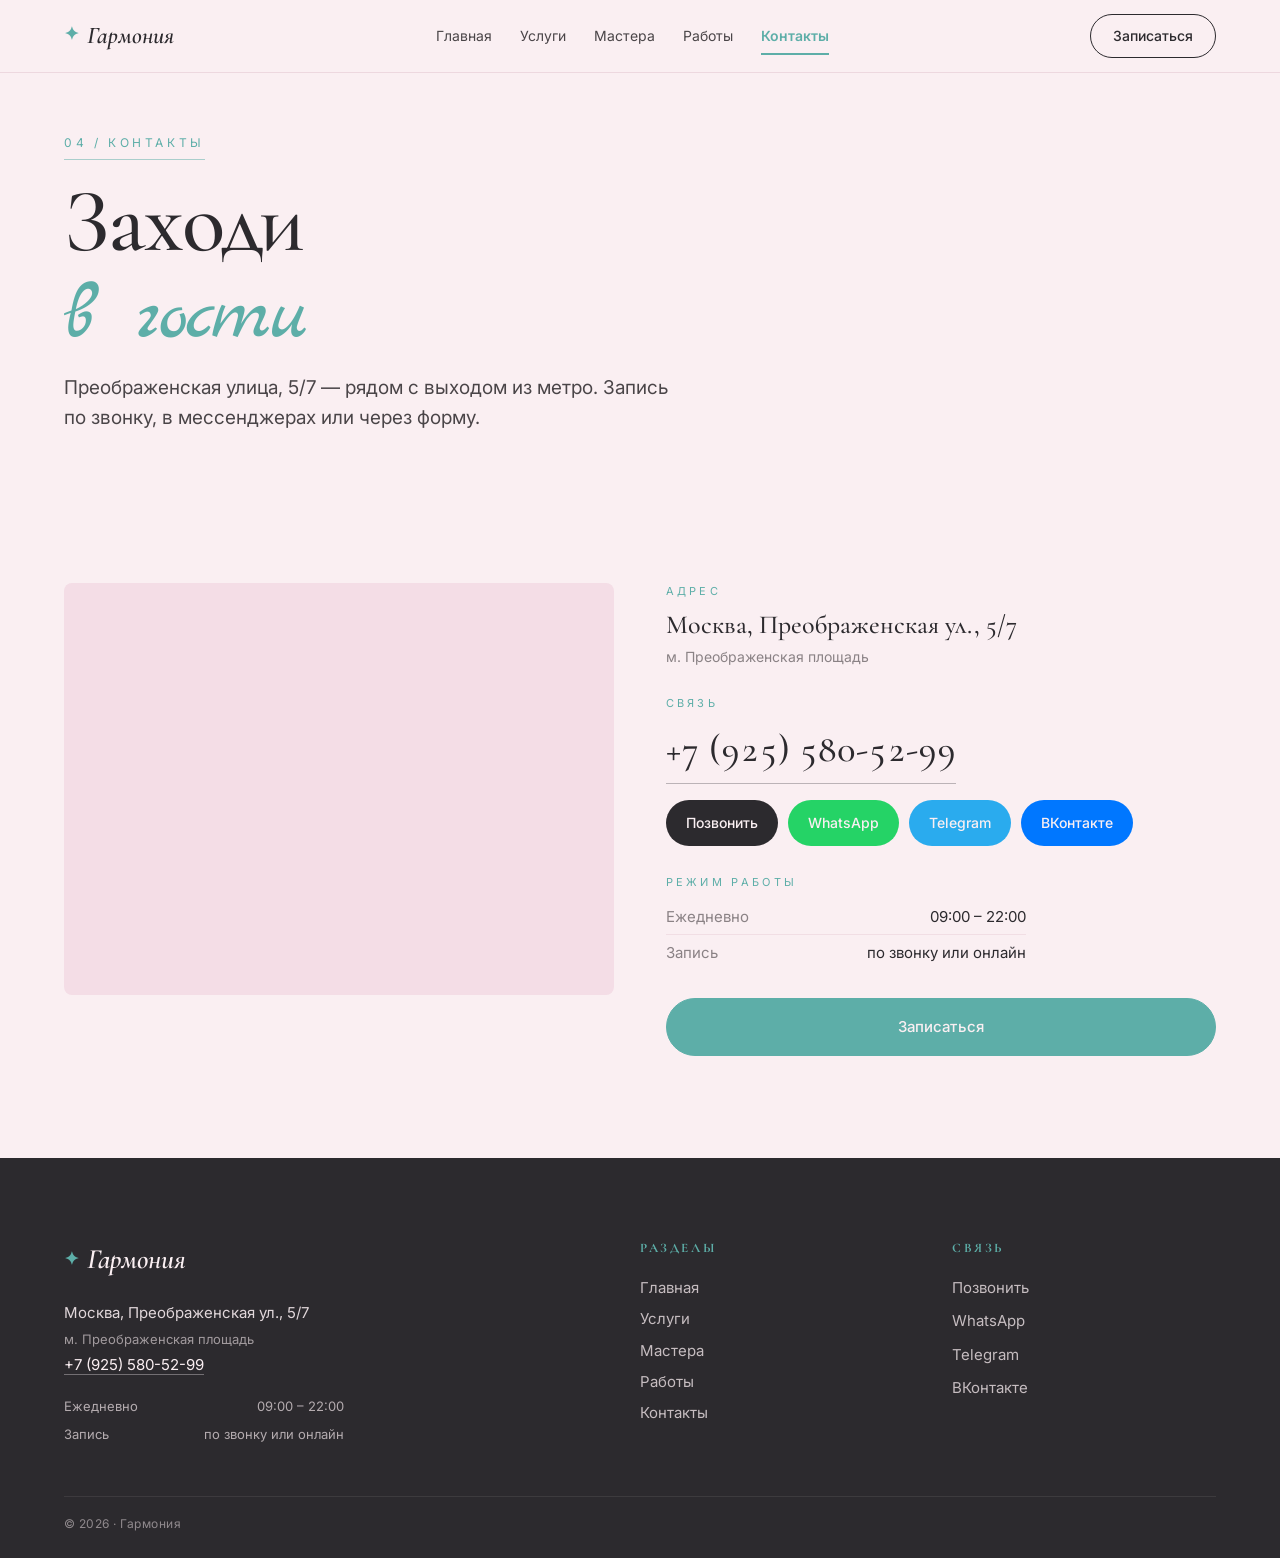
==== commit 79260caa: "v2.9: шапка position:fixed (как в одностраничнике) — фикс iOS-обреза - .site-header: position:fixed " ====
--- a/contacts.html
+++ b/contacts.html
@@ -16,7 +16,7 @@
   <link rel="preconnect" href="https://fonts.googleapis.com" />
   <link rel="preconnect" href="https://fonts.gstatic.com" crossorigin />
   <link href="https://fonts.googleapis.com/css2?family=Cormorant+Garamond:ital,wght@0,400;0,500;0,600;0,700;1,400;1,500&family=Marck+Script&family=Inter:wght@400;500;600;700&display=swap" rel="stylesheet" />
-  <link rel="stylesheet" href="style.css?v=14" />
+  <link rel="stylesheet" href="style.css?v=15" />
 </head>
 <body data-page="contacts">
 
--- a/style.css
+++ b/style.css
@@ -1016,14 +1016,16 @@
    ============================================================ */
 
 /* ===== SITE HEADER =====
-   ВНИМАНИЕ: фон СОЛИДНЫЙ (без backdrop-filter и без полупрозрачности).
-   Иначе на iOS Safari при position:sticky + env(safe-area-inset-top)
-   фильтр рендерится только в исходной высоте шапки, safe-area-падинг
-   становится отдельной зоной, и контент шапки визуально «обрезается». */
+   ВНИМАНИЕ: position:fixed (не sticky), как в старом топбаре одностраничника.
+   На iOS Safari sticky + safe-area создаёт «слипшийся» compositor-слой,
+   который пересоздаётся при reflow (открытии бургера) и снова ломается
+   при закрытии — отсюда визуальный «обрез» контента шапки. fixed этого
+   бага не имеет. Содержимое страниц компенсирует overlay через padding-top. */
 .site-header {
-  position: sticky; top: 0; z-index: 100;
+  position: fixed; top: 0; left: 0; right: 0; z-index: 100;
   background: var(--paper);
   border-bottom: 1px solid var(--line);
+  padding-top: env(safe-area-inset-top);
 }
 .site-header__inner {
   max-width: var(--max-w); margin: 0 auto;
@@ -1679,18 +1681,12 @@
    ============================================================ */
 
 /* Безопасная зона iOS (notch) — для шапки и для первой секции */
-/* iOS notch: фон шапки растёт вверх на высоту safe-area, прикрывает чёлку */
-.site-header {
-  padding-top: env(safe-area-inset-top);
-}
+/* Компенсация overlay-шапки (position:fixed): отступ сверху ≥ высоты шапки */
 .home-hero {
   padding-top: max(clamp(120px, 14vw, 180px), calc(env(safe-area-inset-top) + 80px));
 }
 .page-header {
-  padding-top: max(clamp(48px, 6vw, 80px), calc(env(safe-area-inset-top) + 24px));
-}
-@media (max-width: 600px) {
-  .page-header { padding-top: calc(env(safe-area-inset-top) + 64px); }
+  padding-top: calc(env(safe-area-inset-top) + clamp(96px, 12vw, 128px));
 }
 
 /* SVG-иконки в "что мы делаем" — единообразно на ПК и мобиле */
